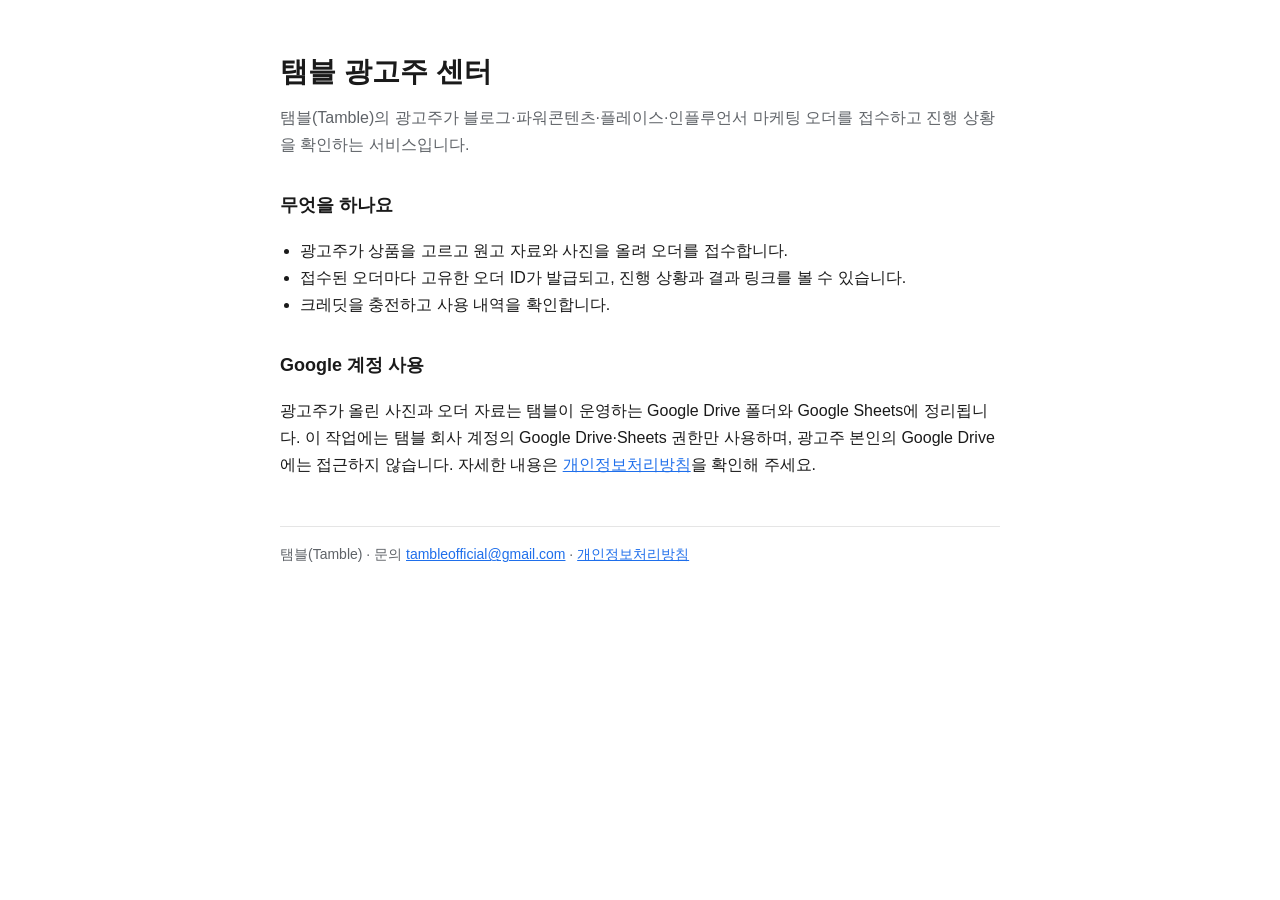
==== index.html @ de80062d "Create index.html" ====
<!doctype html>
<html lang="ko">
<head>
<meta charset="utf-8">
<meta name="viewport" content="width=device-width, initial-scale=1">
<title>탬블 광고주 센터</title>
<style>
  :root { --fg:#1a1a1a; --muted:#5f6368; --line:#e5e5e5; --bg:#fff; --accent:#1f6feb; }
  @media (prefers-color-scheme: dark) { :root { --fg:#e8e8e8; --muted:#a0a0a0; --line:#333; --bg:#121212; --accent:#58a6ff; } }
  body { margin:0; background:var(--bg); color:var(--fg); font:16px/1.7 -apple-system, "Segoe UI", "Malgun Gothic", sans-serif; }
  main { max-width:720px; margin:0 auto; padding:48px 16px; }
  h1 { font-size:28px; margin:0 0 8px; }
  p.lead { color:var(--muted); margin:0 0 32px; }
  h2 { font-size:18px; margin:32px 0 8px; }
  ul { padding-left:20px; }
  a { color:var(--accent); }
  footer { margin-top:48px; padding-top:16px; border-top:1px solid var(--line); color:var(--muted); font-size:14px; }
</style>
</head>
<body>
<main>
  <h1>탬블 광고주 센터</h1>
  <p class="lead">탬블(Tamble)의 광고주가 블로그·파워콘텐츠·플레이스·인플루언서 마케팅 오더를 접수하고 진행 상황을 확인하는 서비스입니다.</p>

  <h2>무엇을 하나요</h2>
  <ul>
    <li>광고주가 상품을 고르고 원고 자료와 사진을 올려 오더를 접수합니다.</li>
    <li>접수된 오더마다 고유한 오더 ID가 발급되고, 진행 상황과 결과 링크를 볼 수 있습니다.</li>
    <li>크레딧을 충전하고 사용 내역을 확인합니다.</li>
  </ul>

  <h2>Google 계정 사용</h2>
  <p>광고주가 올린 사진과 오더 자료는 탬블이 운영하는 Google Drive 폴더와 Google Sheets에 정리됩니다. 이 작업에는 탬블 회사 계정의 Google Drive·Sheets 권한만 사용하며, 광고주 본인의 Google Drive에는 접근하지 않습니다. 자세한 내용은 <a href="privacy.html">개인정보처리방침</a>을 확인해 주세요.</p>

  <footer>
    탬블(Tamble) · 문의 <a href="mailto:tambleofficial@gmail.com">tambleofficial@gmail.com</a> · <a href="privacy.html">개인정보처리방침</a>
  </footer>
</main>
</body>
</html>
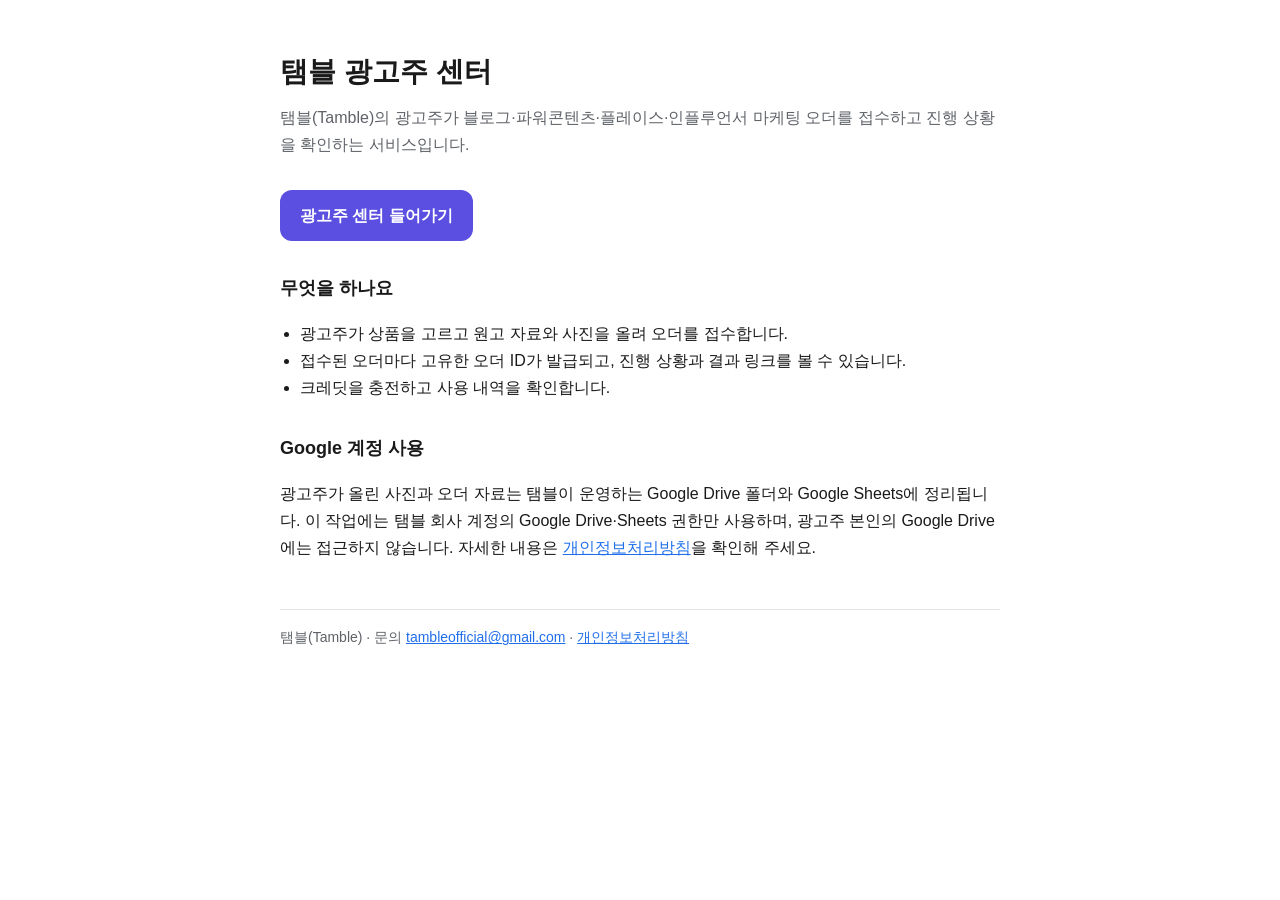
==== commit dc51e279: "광고주 센터 화면 배포 (app/) Co-Authored-By: Claude Opus 5.5 <noreply@anthropic.com>" ====
--- a/index.html
+++ b/index.html
@@ -21,6 +21,7 @@
 <main>
   <h1>탬블 광고주 센터</h1>
   <p class="lead">탬블(Tamble)의 광고주가 블로그·파워콘텐츠·플레이스·인플루언서 마케팅 오더를 접수하고 진행 상황을 확인하는 서비스입니다.</p>
+  <p><a href="app/" style="display:inline-block;padding:12px 20px;border-radius:12px;background:#5A4FE0;color:#fff;font-weight:700;text-decoration:none">광고주 센터 들어가기</a></p>
 
   <h2>무엇을 하나요</h2>
   <ul>
